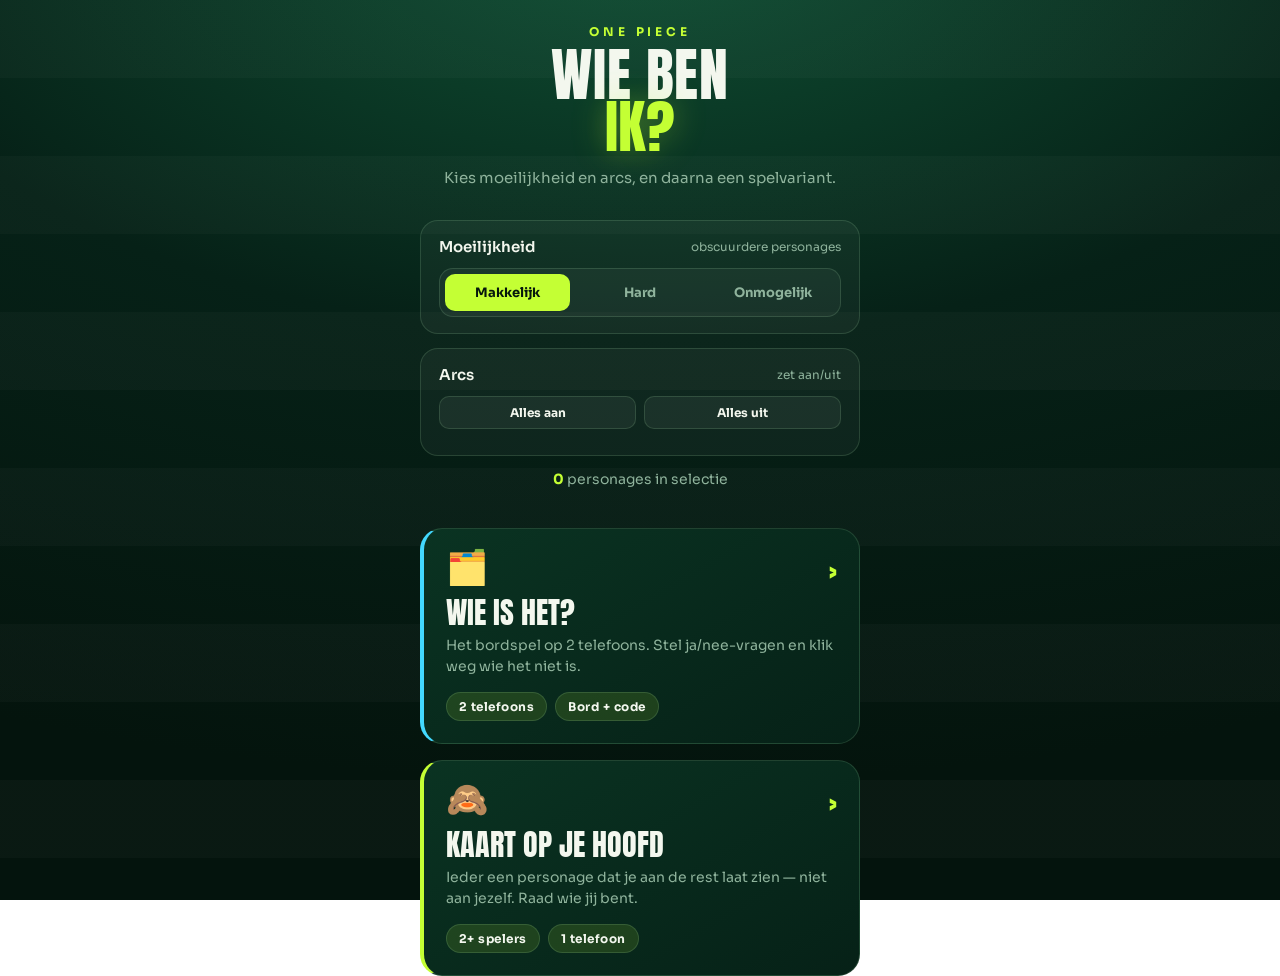
==== index.html @ 5d93855c "Add files via upload" ====
<!DOCTYPE html>
<html lang="nl">
<head>
<meta charset="UTF-8">
<meta name="viewport" content="width=device-width, initial-scale=1.0, maximum-scale=1.0, user-scalable=no">
<title>One Piece — Wie ben ik?</title>
<link rel="preconnect" href="https://fonts.googleapis.com">
<link rel="preconnect" href="https://fonts.gstatic.com" crossorigin>
<link href="https://fonts.googleapis.com/css2?family=Anton&family=Sora:wght@400;500;600;700;800&display=swap" rel="stylesheet">
<link rel="stylesheet" href="styles.css?v=4">
</head>
<body>

<div class="backbar" id="backbar"><button id="backBtn"><span class="arr">&lsaquo;</span> <span id="backLabel">Terug</span></button></div>

<div class="wrap" style="max-width:760px">

  <!-- KEUZE + FILTERS -->
  <section class="screen active narrow" id="choose">
    <div class="kicker">One Piece</div>
    <h1 style="font-size:clamp(38px,12vw,58px)">Wie ben<span class="imp">ik?</span></h1>
    <p class="sub">Kies moeilijkheid en arcs, en daarna een spelvariant.</p>

    <div class="filter-block">
      <div class="lab">Moeilijkheid <small>obscuurdere personages</small></div>
      <div class="seg" id="diffSeg">
        <button class="on" data-d="m">Makkelijk</button>
        <button data-d="h">Hard</button>
        <button data-d="o">Onmogelijk</button>
      </div>
    </div>

    <div class="filter-block">
      <div class="lab">Arcs <small>zet aan/uit</small></div>
      <div class="arc-tools">
        <button onclick="allArcs(true)">Alles aan</button>
        <button onclick="allArcs(false)">Alles uit</button>
      </div>
      <div class="arcs" id="arcs"></div>
    </div>

    <div class="pool-count" id="poolCount"><b>0</b> personages in selectie</div>
    <div id="filterErr" style="color:var(--red);text-align:center;min-height:18px;margin:-10px 0 14px;font-size:13px"></div>

    <div class="games">
      <a class="game-card accent-blue" onclick="goWieIsHet()" style="cursor:pointer">
        <span class="go">&rsaquo;</span><span class="emoji">🗂️</span>
        <h2>Wie is het?</h2>
        <p>Het bordspel op 2 telefoons. Stel ja/nee-vragen en klik weg wie het niet is.</p>
        <div class="meta"><span class="pill">2 telefoons</span><span class="pill">Bord + code</span></div>
      </a>
      <a class="game-card accent-lime" onclick="goKaart()" style="cursor:pointer">
        <span class="go">&rsaquo;</span><span class="emoji">🙈</span>
        <h2>Kaart op je hoofd</h2>
        <p>Ieder een personage dat je aan de rest laat zien — niet aan jezelf. Raad wie jij bent.</p>
        <div class="meta"><span class="pill">2+ spelers</span><span class="pill">1 telefoon</span></div>
      </a>
    </div>
  </section>

  <!-- WIE IS HET?: lobby -->
  <section class="screen narrow" id="v1lobby">
    <div class="kicker">Wie is het?</div>
    <h1 style="font-size:clamp(34px,10vw,50px)">Samen spelen</h1>
    <p class="sub">Eén speler start en deelt de code; de ander doet mee. <b>Let op:</b> kies bij allebei dezelfde moeilijkheid en arcs, anders verschilt het bord.</p>
    <div class="games">
      <a class="game-card accent-lime" onclick="remoteNew()" style="cursor:pointer">
        <span class="go">&rsaquo;</span><span class="emoji">🆕</span><h2>Nieuw spel</h2><p>Genereer een code en deel 'm.</p>
      </a>
      <a class="game-card accent-blue" onclick="go('v1join'); document.getElementById('gCodeInput').value=''; document.getElementById('gJoinErr').textContent=''" style="cursor:pointer">
        <span class="go">&rsaquo;</span><span class="emoji">🔑</span><h2>Meedoen</h2><p>Voer de code van de ander in.</p>
      </a>
    </div>
  </section>

  <section class="screen narrow" id="v1start">
    <div class="kicker">Nieuw spel</div>
    <h1 style="font-size:clamp(34px,10vw,50px)">Jouw code</h1>
    <p class="sub">Deel deze code met de andere speler (en zorg dat jullie dezelfde moeilijkheid + arcs hebben).</p>
    <div class="code-show" id="gCodeShow">-----</div>
    <button class="btn btn-go" onclick="enterFromShown()">Naar het bord →</button>
    <button class="btn btn-ghost" onclick="document.getElementById('gCodeShow').textContent=genCode(5)">🎲 Andere code</button>
  </section>

  <section class="screen narrow" id="v1join">
    <div class="kicker">Meedoen</div>
    <h1 style="font-size:clamp(34px,10vw,50px)">Code invoeren</h1>
    <p class="sub">Typ de code van de andere speler.</p>
    <input class="code-input" id="gCodeInput" maxlength="6" placeholder="CODE" autocomplete="off" autocapitalize="characters" spellcheck="false"
           oninput="this.value=this.value.toUpperCase().replace(/[^A-Z]/g,'')">
    <div id="gJoinErr" style="color:var(--red);text-align:center;min-height:20px;margin:4px 0 10px;font-size:13px"></div>
    <button class="btn btn-go" onclick="remoteJoin()">Meedoen →</button>
  </section>

  <!-- WIE IS HET?: bord -->
  <section class="screen" id="v1board">
    <div style="text-align:center;margin-bottom:6px"><span class="code-tag" id="boardCodeTag">CODE -----</span></div>
    <div class="pool-count" id="boardFilterNote" style="margin:2px 0 12px"></div>
    <div class="board-bar">
      <span class="count" id="boardCount">— over</span>
      <button class="mini" onclick="enterSelect()">🙋 Zelf kiezen</button>
      <button class="mini" onclick="randomSecret()">🎲 Willekeurig</button>
      <button class="mini" onclick="showSecret()">👁 Mijn kaart</button>
      <button class="mini" onclick="resetBoard()">↺ Reset</button>
    </div>
    <div class="select-hint" id="selectHint">🙋 Tik op het personage dat <b>JIJ</b> bent — de rest even niet kijken!</div>
    <div class="board" id="board"></div>
  </section>

  <!-- KAART OP JE HOOFD: setup -->
  <section class="screen narrow" id="v2setup">
    <div class="kicker">Kaart op je hoofd</div>
    <h1 style="font-size:clamp(34px,10vw,50px)">Spelers</h1>
    <p class="sub">Ieder laat zijn personage aan de rest zien — kijk niet naar je eigen kaart!</p>
    <div class="field">
      <div class="lab">Spelers <small>geef de telefoon door</small></div>
      <div class="stepper">
        <button onclick="bumpV2(-1)">–</button><span class="val" id="v2Val">5</span><button onclick="bumpV2(1)">+</button>
      </div>
    </div>
    <div id="v2err" style="color:var(--red);text-align:center;min-height:18px;margin:2px 0 12px;font-size:13px"></div>
    <button class="btn btn-go" onclick="startV2()">Start 🏴‍☠️</button>
  </section>

  <section class="screen narrow" id="v2pass">
    <div class="kicker">Laat zien</div>
    <div class="turn-name" id="v2passName">Speler 1</div>
    <div class="turn-hint">Houd de telefoon omhoog met het scherm naar de <b>rest</b> — kijk er zelf niet naar!</div>
    <button class="btn btn-go" onclick="showV2Card()">Toon mijn kaart aan de rest 🙈</button>
  </section>

  <section class="screen narrow" id="v2card">
    <div class="show-card">
      <div class="role-tag" id="v2cardWho">Speler 1</div>
      <div class="player" id="v2cardName">—</div>
      <div class="cat">De rest kijkt en onthoudt. Speler zelf: niet kijken!</div>
    </div>
    <button class="btn btn-go" style="margin-top:18px" onclick="nextV2()">Volgende speler →</button>
  </section>

  <section class="screen narrow" id="v2ask">
    <div class="kicker">Aftrap</div>
    <h1 style="font-size:clamp(34px,10vw,50px)">Vraag maar raak</h1>
    <p class="sub">Iedereen heeft nu elkaars personage gezien — behalve dat van zichzelf. Stel om de beurt ja/nee-vragen en raad welk One Piece-personage jij bent.</p>
    <button class="btn btn-go" onclick="buildV2Reveal(); go('v2reveal')">Onthul alle kaarten</button>
    <button class="btn btn-ghost" onclick="go('choose')">Stoppen</button>
  </section>

  <section class="screen narrow" id="v2reveal">
    <div class="kicker">Onthulling</div>
    <h1 style="font-size:clamp(34px,10vw,50px)">Wie was wie</h1>
    <div class="res-list" id="v2revealList"></div>
    <button class="btn btn-go" onclick="startV2()">Nieuw spel</button>
    <button class="btn btn-ghost" onclick="go('choose')">Andere variant</button>
  </section>

</div>

<!-- geheime-kaart overlay -->
<div class="overlay" id="secretOverlay" onclick="this.classList.remove('show')">
  <div class="inner">
    <div class="show-card">
      <div class="role-tag">Jouw geheime personage</div>
      <div class="player" id="secretName">—</div>
      <div class="cat">De tegenstander moet déze raden. Tik om te verbergen.</div>
    </div>
  </div>
</div>

<script src="data-onepiece.js?v=1"></script>
<script>
  /* ---------- filters ---------- */
  let diff='m';
  let arcSet=new Set(OP_ARCS);
  function curPool(){ return getOpPool(diff, arcSet); }
  function refreshCount(){
    const n=curPool().length, el=document.getElementById('poolCount');
    el.innerHTML=`<b>${n}</b> personages in selectie`;
    el.classList.toggle('low', n<12);
  }
  document.getElementById('arcs').innerHTML = OP_ARCS.map(a=>`<span class="arc-chip on" data-arc="${a}">${a}</span>`).join('');
  document.querySelectorAll('#arcs .arc-chip').forEach(ch=>{
    ch.addEventListener('click', ()=>{
      ch.classList.toggle('on'); const a=ch.dataset.arc;
      if(ch.classList.contains('on')) arcSet.add(a); else arcSet.delete(a);
      refreshCount();
    });
  });
  function allArcs(on){
    arcSet = on ? new Set(OP_ARCS) : new Set();
    document.querySelectorAll('#arcs .arc-chip').forEach(ch=>ch.classList.toggle('on', on));
    refreshCount();
  }
  document.getElementById('diffSeg').addEventListener('click',e=>{
    const b=e.target.closest('button'); if(!b) return;
    document.querySelectorAll('#diffSeg button').forEach(x=>x.classList.remove('on'));
    b.classList.add('on'); diff=b.dataset.d; refreshCount();
  });
  function filterNote(){
    const names={m:'Makkelijk',h:'Hard',o:'Onmogelijk'};
    return `${names[diff]} · arcs ${arcSet.size}/${OP_ARCS.length}`;
  }

  /* ---------- variant 1: Wie is het? ---------- */
  let BOARD=[], gameCode='', secret='', selectMode=false;
  function goWieIsHet(){
    if(curPool().length<12){ document.getElementById('filterErr').textContent='Te weinig personages (min. 12) — kies meer arcs of een hogere moeilijkheid.'; return; }
    document.getElementById('filterErr').textContent=''; go('v1lobby');
  }
  function remoteNew(){ document.getElementById('gCodeShow').textContent=genCode(5); go('v1start'); }
  function enterFromShown(){ buildBoard(document.getElementById('gCodeShow').textContent); go('v1board'); }
  function remoteJoin(){
    const v=document.getElementById('gCodeInput').value.trim();
    if(v.length<4){ document.getElementById('gJoinErr').textContent='Vul een geldige code in (min. 4 letters).'; return; }
    buildBoard(v); go('v1board');
  }
  function buildBoard(code){
    gameCode=String(code).toUpperCase().replace(/[^A-Z]/g,'');
    const pool=curPool(), n=Math.min(24, pool.length);
    BOARD=seededShuffle(pool, gameCode).slice(0, n);
    secret='';
    document.getElementById('boardCodeTag').textContent='CODE '+gameCode;
    document.getElementById('boardFilterNote').textContent=filterNote();
    document.getElementById('board').innerHTML=BOARD.map((nm,i)=>`
      <div class="guess-card" data-i="${i}">
        <div class="avatar" style="background:hsl(${strHash(nm)%360} 45% 26%)">
          <span class="ini">${initials(nm)}</span>
          <img src="images/${slug(nm)}.jpg" alt="" loading="lazy" onerror="this.remove()">
        </div>
        <span class="nm">${nm}</span>
      </div>`).join('');
    document.querySelectorAll('#board .guess-card').forEach(el=>el.addEventListener('click',()=>cardClick(el)));
    updateCount();
  }
  function cardClick(el){
    if(selectMode){ secret=BOARD[+el.dataset.i]; selectMode=false; document.getElementById('selectHint').classList.remove('show'); showSecret(); }
    else { el.classList.toggle('out'); updateCount(); }
  }
  function updateCount(){
    const left=document.querySelectorAll('#board .guess-card:not(.out)').length;
    document.getElementById('boardCount').textContent=`${left} over`;
  }
  function resetBoard(){ document.querySelectorAll('#board .guess-card').forEach(c=>c.classList.remove('out')); updateCount(); }
  function enterSelect(){ selectMode=true; document.getElementById('selectHint').classList.add('show'); window.scrollTo({top:0,behavior:'smooth'}); }
  function randomSecret(){ secret=BOARD[(Math.random()*BOARD.length)|0]; showSecret(); }
  function showSecret(){ if(!secret){ enterSelect(); return; } document.getElementById('secretName').textContent=secret; document.getElementById('secretOverlay').classList.add('show'); }

  /* ---------- variant 2: kaart op je hoofd ---------- */
  let cfg2={players:5}; let s2={cards:[],idx:0};
  function bumpV2(d){ cfg2.players=Math.min(12,Math.max(2,cfg2.players+d)); document.getElementById('v2Val').textContent=cfg2.players; document.getElementById('v2err').textContent=''; }
  function goKaart(){ document.getElementById('filterErr').textContent=''; go('v2setup'); }
  function startV2(){
    const pool=curPool();
    if(pool.length<cfg2.players){ document.getElementById('v2err').textContent=`Te weinig personages (${pool.length}) voor ${cfg2.players} spelers — kies meer arcs of hogere moeilijkheid.`; return; }
    s2.cards=shuffle(pool).slice(0,cfg2.players); s2.idx=0; prepV2Pass();
  }
  function prepV2Pass(){ document.getElementById('v2passName').textContent=`Speler ${s2.idx+1}`; go('v2pass'); }
  function showV2Card(){ document.getElementById('v2cardWho').textContent=`Speler ${s2.idx+1}`; document.getElementById('v2cardName').textContent=s2.cards[s2.idx]; go('v2card'); }
  function nextV2(){ s2.idx++; if(s2.idx<s2.cards.length){ prepV2Pass(); } else { go('v2ask'); } }
  function buildV2Reveal(){ document.getElementById('v2revealList').innerHTML=s2.cards.map((n,i)=>`<div class="row"><span class="num">${i+1}</span><span class="nm">${n}</span></div>`).join(''); }

  /* ---------- navigatie ---------- */
  const BACK={ v1lobby:'choose', v1start:'v1lobby', v1join:'v1lobby', v1board:'v1lobby', v2setup:'choose', v2pass:'choose', v2card:'v2pass', v2ask:'choose', v2reveal:'choose' };
  let currentScreen='choose';
  function go(id){
    document.querySelectorAll('.screen').forEach(s=>s.classList.remove('active'));
    document.getElementById(id).classList.add('active');
    currentScreen=id;
    document.getElementById('backbar').classList.toggle('show', id!=='choose'); // geen terug-knop op de homepage
    window.scrollTo(0,0);
  }
  document.getElementById('backBtn').addEventListener('click', ()=>{ go(BACK[currentScreen]||'choose'); });

  refreshCount();
</script>
</body>
</html>
---- styles.css ----
/* =====================================================================
   Gedeeld thema voor alle voetbalspellen (homepage + spelpagina's).
   ===================================================================== */
:root{
  --pitch-0:#04140d;
  --pitch-1:#062117;
  --pitch-2:#0a3322;
  --line:rgba(190,255,190,.14);
  --lime:#c4ff34;
  --lime-deep:#9be000;
  --red:#ff4d5e;
  --blue:#43d9ff;
  --cream:#f3f7ee;
  --muted:#8fb39c;
  --ring:rgba(196,255,52,.55);
}
*{box-sizing:border-box;-webkit-tap-highlight-color:transparent;margin:0;padding:0}
html,body{height:100%}
body{
  font-family:'Sora',system-ui,sans-serif;
  color:var(--cream);
  background:
    repeating-linear-gradient(180deg, rgba(255,255,255,.022) 0 78px, transparent 78px 156px),
    radial-gradient(130% 95% at 50% -8%, #0f5034 0%, var(--pitch-1) 48%, var(--pitch-0) 100%);
  background-attachment:fixed;
  min-height:100dvh;overflow-x:hidden;
  display:flex;flex-direction:column;align-items:center;justify-content:flex-start;
  padding:24px 18px;position:relative;
}
.wrap{position:relative;z-index:2;width:100%;max-width:440px;margin:auto 0}

.screen{display:none;animation:rise .45s cubic-bezier(.2,.8,.2,1) both}
.screen.active{display:block}
@keyframes rise{from{opacity:0;transform:translateY(18px)}to{opacity:1;transform:none}}

.kicker{font-size:12px;letter-spacing:.32em;text-transform:uppercase;color:var(--lime);
  font-weight:700;margin-bottom:10px;text-align:center;}
h1{font-family:'Anton',sans-serif;font-weight:400;line-height:.9;
  font-size:clamp(46px,16vw,76px);text-align:center;text-transform:uppercase;letter-spacing:.01em;}
h1 .imp{color:var(--lime);display:block;text-shadow:0 0 32px rgba(196,255,52,.35)}
.sub{text-align:center;color:var(--muted);margin:14px 0 30px;font-size:15px;line-height:1.5}

/* fields + steppers + segmented controls */
.field{background:rgba(255,255,255,.04);border:1px solid var(--line);border-radius:18px;
  padding:18px 20px;margin-bottom:14px;display:flex;align-items:center;justify-content:space-between}
.field .lab{font-weight:600;font-size:15px}
.field .lab small{display:block;color:var(--muted);font-weight:400;font-size:12px;margin-top:3px}
.stepper{display:flex;align-items:center;gap:14px}
.stepper button{width:42px;height:42px;border-radius:50%;border:1px solid var(--line);
  background:rgba(255,255,255,.05);color:var(--cream);font-size:22px;font-weight:700;
  display:grid;place-items:center;cursor:pointer;transition:.15s;font-family:'Anton'}
.stepper button:active{transform:scale(.88)}
.stepper button:hover{border-color:var(--ring)}
.stepper .val{font-family:'Anton';font-size:30px;min-width:34px;text-align:center;color:var(--lime)}
.seg{display:flex;gap:8px;background:rgba(255,255,255,.04);border:1px solid var(--line);
  border-radius:14px;padding:5px}
.seg button{flex:1;border:none;background:transparent;color:var(--muted);padding:10px;border-radius:10px;
  font-family:'Sora';font-weight:700;font-size:13px;cursor:pointer;transition:.15s}
.seg button.on{background:var(--lime);color:#06170d}

/* buttons */
.btn{width:100%;border:none;border-radius:50px;padding:19px;cursor:pointer;
  font-family:'Sora';font-weight:800;font-size:17px;letter-spacing:.01em;transition:.18s;
  display:flex;align-items:center;justify-content:center;gap:10px;}
.btn-go{background:var(--lime);color:#06170d;box-shadow:0 12px 30px -8px rgba(196,255,52,.5)}
.btn-go:active{transform:translateY(2px) scale(.99)}
.btn-ghost{background:rgba(255,255,255,.06);color:var(--cream);border:1px solid var(--line);font-weight:600}
.btn-ghost:active{transform:scale(.98)}
.btn + .btn{margin-top:12px}

/* fixed back / home button used across pages */
.backbar{position:fixed;top:16px;left:16px;z-index:20;display:none}
.backbar.show{display:block}
.backbar a,.backbar button{display:flex;align-items:center;gap:7px;text-decoration:none;
  background:rgba(8,28,18,.7);backdrop-filter:blur(8px);border:1px solid var(--line);color:var(--cream);
  padding:10px 16px 10px 12px;border-radius:40px;cursor:pointer;
  font-family:'Sora';font-weight:600;font-size:13px;transition:.15s}
.backbar a:active,.backbar button:active{transform:scale(.94)}
.backbar a:hover,.backbar button:hover{border-color:var(--ring)}
.backbar .arr{font-family:'Anton';font-size:18px;line-height:1}

/* =================== HOMEPAGE =================== */
.wrap.home{max-width:1060px;margin-top:6vh}  /* <- titel hoger? maak dit kleiner (bv. 2vh of 0) */
.home h1{font-size:clamp(38px,6vw,58px)}
.home-head{text-align:center;margin-bottom:8px}
.home-sub{text-align:center;color:var(--muted);margin:10px 0 26px;font-size:15px}
.games{display:grid;grid-template-columns:repeat(auto-fit,minmax(250px,1fr));gap:16px;align-items:stretch}
.game-card{display:flex;flex-direction:column;text-decoration:none;color:var(--cream);position:relative;overflow:hidden;
  background:linear-gradient(150deg, var(--pitch-2), var(--pitch-1));
  border:1px solid var(--line);border-radius:22px;padding:22px 22px;transition:.18s}
.game-card:hover{border-color:var(--ring);transform:translateY(-2px)}
.game-card:active{transform:scale(.99)}
.game-card .emoji{font-size:34px;line-height:1;margin-bottom:14px;display:block}
.game-card h2{font-family:'Anton';font-weight:400;text-transform:uppercase;font-size:30px;line-height:.95}
.game-card p{color:var(--muted);font-size:14px;margin-top:8px;line-height:1.45}
.game-card .meta{display:flex;gap:8px;margin-top:auto;padding-top:16px;flex-wrap:wrap}
.game-card .pill{font-size:12px;font-weight:700;letter-spacing:.04em;padding:6px 12px;border-radius:30px;
  background:rgba(196,255,52,.12);border:1px solid var(--line);color:var(--cream)}
.game-card .go{position:absolute;top:22px;right:22px;font-family:'Anton';font-size:26px;color:var(--lime);
  transition:.18s}
.game-card:hover .go{transform:translateX(4px)}
.game-card.accent-lime{border-left:4px solid var(--lime)}
.game-card.accent-blue{border-left:4px solid var(--blue)}
.game-card.soon{opacity:.55;pointer-events:none}
.game-card.soon .go{color:var(--muted)}

/* =================== IMPOSTER =================== */
.turn-name{font-family:'Anton';font-size:clamp(40px,13vw,60px);text-align:center;text-transform:uppercase;margin-bottom:4px}
.turn-hint{text-align:center;color:var(--muted);margin-bottom:30px;font-size:14px}
.card{position:relative;border-radius:26px;padding:42px 26px;text-align:center;
  border:1px solid var(--line);overflow:hidden;min-height:300px;
  display:flex;flex-direction:column;align-items:center;justify-content:center;
  background:linear-gradient(160deg, var(--pitch-2), var(--pitch-1));}
.card .role-tag{font-size:12px;letter-spacing:.3em;text-transform:uppercase;color:var(--muted);font-weight:700;margin-bottom:18px}
.card .player{font-family:'Anton';font-size:clamp(34px,11vw,52px);line-height:1;text-transform:uppercase}
.card .cat{margin-top:16px;color:var(--muted);font-size:13px}
.card.imposter{background:linear-gradient(160deg,#2a0c12,#160407);border-color:rgba(255,77,94,.4)}
.card.imposter .big{font-family:'Anton';font-size:clamp(46px,15vw,68px);color:var(--red);line-height:.95;
  text-shadow:0 0 30px rgba(255,77,94,.4)}
.card.imposter .tip{margin-top:18px;color:#ffb3bb;font-size:13px;line-height:1.5;max-width:260px}
.card.imposter .hints{display:flex;flex-wrap:wrap;gap:8px;justify-content:center;margin-top:14px;max-width:300px}
.card.imposter .hchip{background:rgba(255,77,94,.16);border:1px solid rgba(255,77,94,.4);
  color:#ffd2d7;padding:8px 14px;border-radius:30px;font-size:14px;font-weight:700;letter-spacing:.01em}
.card .jersey{position:absolute;font-family:'Anton';font-size:200px;color:rgba(255,255,255,.025);
  top:50%;left:50%;transform:translate(-50%,-50%);z-index:0;pointer-events:none}
.card > *{position:relative;z-index:1}
.tap-hint{text-align:center;color:var(--muted);font-size:13px;margin-top:22px;animation:pulse 1.6s ease-in-out infinite}
@keyframes pulse{0%,100%{opacity:.4}50%{opacity:1}}
.timer{font-family:'Anton';font-size:64px;text-align:center;color:var(--lime);letter-spacing:.04em;margin:6px 0 4px}
.order{background:rgba(255,255,255,.04);border:1px solid var(--line);border-radius:18px;padding:16px 18px;margin-bottom:24px}
.order .ttl{font-size:12px;letter-spacing:.2em;text-transform:uppercase;color:var(--muted);margin-bottom:12px;font-weight:700}
.order ul{list-style:none;display:flex;flex-wrap:wrap;gap:8px}
.order li{background:rgba(196,255,52,.1);border:1px solid var(--line);color:var(--cream);
  padding:7px 13px;border-radius:30px;font-size:13px;font-weight:600}
.reveal-list{display:flex;flex-direction:column;gap:10px;margin:22px 0 26px}
.reveal-list .row{display:flex;align-items:center;gap:14px;background:rgba(255,255,255,.04);
  border:1px solid var(--line);border-radius:16px;padding:14px 18px}
.reveal-list .row.imp{background:rgba(255,77,94,.1);border-color:rgba(255,77,94,.35)}
.reveal-list .num{font-family:'Anton';font-size:24px;width:30px;color:var(--muted)}
.reveal-list .who{font-weight:700;flex:1}
.reveal-list .badge{font-size:11px;letter-spacing:.14em;text-transform:uppercase;font-weight:800;
  padding:5px 11px;border-radius:30px}
.badge.crew{background:rgba(196,255,52,.18);color:var(--lime)}
.badge.imp{background:rgba(255,77,94,.2);color:var(--red)}
.answer{text-align:center;background:rgba(196,255,52,.08);border:1px solid var(--line);
  border-radius:18px;padding:20px;margin-bottom:24px}
.answer small{color:var(--muted);font-size:12px;letter-spacing:.2em;text-transform:uppercase;font-weight:700}
.answer .p{font-family:'Anton';font-size:34px;text-transform:uppercase;margin-top:8px}

/* =================== WIE BEN IK? (2 varianten) =================== */
/* houd smalle schermen netjes gecentreerd binnen een brede .wrap */
.narrow{max-width:440px;margin-inline:auto}

/* ---- Variant 1: Wie is het? (bord) ---- */
.code-show{font-family:'Anton';font-size:clamp(48px,16vw,72px);letter-spacing:.2em;color:var(--lime);
  text-align:center;margin:6px 0 22px;text-shadow:0 0 30px rgba(196,255,52,.3)}
.code-input{width:100%;text-align:center;font-family:'Anton';font-size:46px;letter-spacing:.3em;
  text-transform:uppercase;background:rgba(255,255,255,.05);border:1px solid var(--line);
  color:var(--cream);border-radius:16px;padding:18px;outline:none;margin-bottom:6px}
.code-input:focus{border-color:var(--ring)}
.code-tag{display:inline-block;font-family:'Anton';font-size:15px;letter-spacing:.16em;color:var(--lime);
  background:rgba(196,255,52,.1);border:1px solid var(--line);padding:6px 14px;border-radius:30px}
.board-bar{display:flex;align-items:center;gap:10px;margin-bottom:16px;flex-wrap:wrap;justify-content:center}
.board-bar .count{font-family:'Anton';font-size:20px;color:var(--lime)}
.mini{border:1px solid var(--line);background:rgba(255,255,255,.05);color:var(--cream);
  border-radius:30px;padding:10px 16px;font-family:'Sora';font-weight:700;font-size:13px;cursor:pointer;transition:.15s}
.mini:hover{border-color:var(--ring)}
.mini:active{transform:scale(.95)}
.board{display:grid;grid-template-columns:repeat(6,1fr);gap:8px}
@media (max-width:560px){ .board{grid-template-columns:repeat(3,1fr)} }
.select-hint{display:none;background:rgba(67,217,255,.14);border:1px solid rgba(67,217,255,.4);
  color:#bfeeff;border-radius:14px;padding:12px 16px;margin-bottom:14px;text-align:center;font-weight:700;font-size:14px}
.select-hint.show{display:block}
.guess-card{position:relative;aspect-ratio:3/4;border-radius:12px;cursor:pointer;overflow:hidden;
  border:1px solid var(--line);background:linear-gradient(160deg,var(--pitch-2),var(--pitch-1));
  display:flex;flex-direction:column;align-items:center;justify-content:center;padding:8px 6px;text-align:center;
  transition:.15s;user-select:none}
.guess-card:hover{border-color:var(--ring)}
.guess-card .avatar{position:relative;width:52px;height:52px;border-radius:50%;overflow:hidden;margin-bottom:7px;
  display:flex;align-items:center;justify-content:center;border:1px solid rgba(255,255,255,.14)}
.guess-card .avatar .ini{font-family:'Anton';font-size:19px;color:var(--cream);letter-spacing:.02em}
.guess-card .avatar img{position:absolute;inset:0;width:100%;height:100%;object-fit:cover}
.guess-card .nm{font-size:11px;font-weight:700;line-height:1.15}
.guess-card.out{opacity:.32;filter:grayscale(.7)}
.guess-card.out::after{content:"✕";position:absolute;inset:0;display:flex;align-items:center;justify-content:center;
  font-family:'Anton';font-size:44px;color:var(--red)}

/* ---- shared big show-card (variant 2 + secret reveal) ---- */
.show-card{position:relative;border-radius:26px;padding:48px 26px;text-align:center;border:1px solid var(--line);
  min-height:300px;display:flex;flex-direction:column;align-items:center;justify-content:center;
  background:linear-gradient(160deg,var(--pitch-2),var(--pitch-1))}
.show-card .role-tag{font-size:12px;letter-spacing:.3em;text-transform:uppercase;color:var(--muted);font-weight:700;margin-bottom:18px}
.show-card .player{font-family:'Anton';font-size:clamp(34px,11vw,52px);line-height:1;text-transform:uppercase}
.show-card .cat{margin-top:16px;color:var(--muted);font-size:13px;max-width:280px}

/* ---- secret reveal overlay (variant 1) ---- */
.overlay{position:fixed;inset:0;z-index:40;display:none;align-items:center;justify-content:center;padding:24px;
  background:rgba(4,20,13,.95)}
.overlay.show{display:flex}
.overlay .inner{text-align:center;max-width:420px;width:100%}

/* ---- variant 2 reveal list ---- */
.res-list{display:flex;flex-direction:column;gap:8px;margin:18px 0 26px;max-height:52vh;overflow:auto}
.res-list .row{display:flex;align-items:center;gap:12px;background:rgba(255,255,255,.04);
  border:1px solid var(--line);border-radius:14px;padding:12px 16px}
.res-list .num{font-family:'Anton';font-size:22px;width:30px;color:var(--muted)}
.res-list .nm{flex:1;font-weight:700}

/* =================== VOETBAL GRID =================== */
.grid-top{display:flex;align-items:center;justify-content:space-between;gap:12px;margin-bottom:16px;flex-wrap:wrap}
.turn-pill{display:flex;align-items:center;gap:10px;font-weight:800;font-size:15px}
.turn-dot{width:18px;height:18px;border-radius:50%}
.p1{color:var(--lime)} .p2{color:var(--blue)}
.bg1{background:var(--lime)} .bg2{background:var(--blue)}
.score-line{display:flex;gap:14px;justify-content:center;margin-bottom:18px;font-weight:700;font-size:14px}
.score-line .s1{color:var(--lime)} .score-line .s2{color:var(--blue)}

.grid{display:grid;grid-template-columns:minmax(62px,.72fr) repeat(3,1fr);gap:7px}
.gcell{aspect-ratio:1;border-radius:12px;border:1px solid var(--line);display:flex;flex-direction:column;
  align-items:center;justify-content:center;text-align:center;padding:6px;overflow:hidden;
  background:linear-gradient(160deg,var(--pitch-2),var(--pitch-1))}
.ghead{background:rgba(255,255,255,.05);font-weight:800;line-height:1.1}
.ghead.club{font-size:12px}
.ghead.country{font-size:12px}
.ghead .flag{font-size:26px;display:block;margin-bottom:4px}
.flagimg{width:38px;height:auto;border-radius:3px;display:block;margin:0 auto 5px;box-shadow:0 1px 5px rgba(0,0,0,.45)}
.clubdot{width:20px;height:20px;border-radius:50%;display:block;margin:0 auto 6px;box-shadow:0 0 0 2px rgba(255,255,255,.15)}
.gcorner{background:transparent;border:none;display:flex;flex-direction:column;align-items:flex-start;justify-content:center}
.gcorner .t{font-family:'Anton';font-size:16px;line-height:.9;color:var(--lime);text-transform:uppercase}
.gcorner .s{font-size:9px;color:var(--muted);margin-top:3px;letter-spacing:.1em}

.play{cursor:pointer;transition:.12s;position:relative}
.play:hover{border-color:var(--ring)}
.play:active{transform:scale(.97)}
.play .nm{font-size:11px;font-weight:700;line-height:1.15;word-break:break-word}
.play.f1{background:rgba(196,255,52,.18);border:2px solid var(--lime)}
.play.f2{background:rgba(67,217,255,.18);border:2px solid var(--blue)}
.play.win{box-shadow:0 0 0 3px var(--cream) inset;filter:brightness(1.12)}
.play .who{position:absolute;top:5px;right:7px;font-family:'Anton';font-size:13px}
.play.f1 .who{color:var(--lime)} .play.f2 .who{color:var(--blue)}

/* modal (cel invullen + winnaar) */
.modal{position:fixed;inset:0;z-index:45;display:flex;align-items:center;justify-content:center;padding:24px;
  background:rgba(4,20,13,.92)}
.modal[hidden]{display:none}
.modal .box{width:100%;max-width:380px;background:linear-gradient(160deg,var(--pitch-2),var(--pitch-1));
  border:1px solid var(--line);border-radius:22px;padding:26px;text-align:center}
.modal .box h3{font-family:'Anton';font-weight:400;text-transform:uppercase;font-size:24px;line-height:1;margin-bottom:6px}
.modal .box .vs{color:var(--muted);font-size:13px;margin-bottom:18px}
.modal .box input{width:100%;background:rgba(255,255,255,.05);border:1px solid var(--line);color:var(--cream);
  border-radius:14px;padding:14px;font-family:'Sora';font-size:15px;outline:none;margin-bottom:14px}
.modal .box input:focus{border-color:var(--ring)}
.win-name{font-family:'Anton';font-size:54px;line-height:1}

/* =================== ONE PIECE filters =================== */
.filter-block{background:rgba(255,255,255,.04);border:1px solid var(--line);border-radius:18px;padding:16px 18px;margin-bottom:14px}
.filter-block .lab{font-weight:600;font-size:15px;margin-bottom:12px;display:flex;justify-content:space-between;align-items:center}
.filter-block .lab small{color:var(--muted);font-weight:400;font-size:12px}
.arc-tools{display:flex;gap:8px;margin-bottom:10px}
.arc-tools button{flex:1;border:1px solid var(--line);background:rgba(255,255,255,.05);color:var(--cream);
  border-radius:10px;padding:8px;font-family:'Sora';font-weight:700;font-size:12px;cursor:pointer}
.arc-tools button:active{transform:scale(.97)}
.arcs{display:flex;flex-wrap:wrap;gap:8px}
.arc-chip{border:1px solid var(--line);background:rgba(255,255,255,.04);color:var(--muted);
  border-radius:30px;padding:8px 13px;font-size:12px;font-weight:700;cursor:pointer;transition:.15s;user-select:none}
.arc-chip.on{background:rgba(67,217,255,.16);border-color:var(--blue);color:var(--cream)}
.pool-count{text-align:center;color:var(--muted);font-size:14px;margin:4px 0 18px}
.pool-count b{color:var(--lime)}
.pool-count.low b{color:var(--red)}
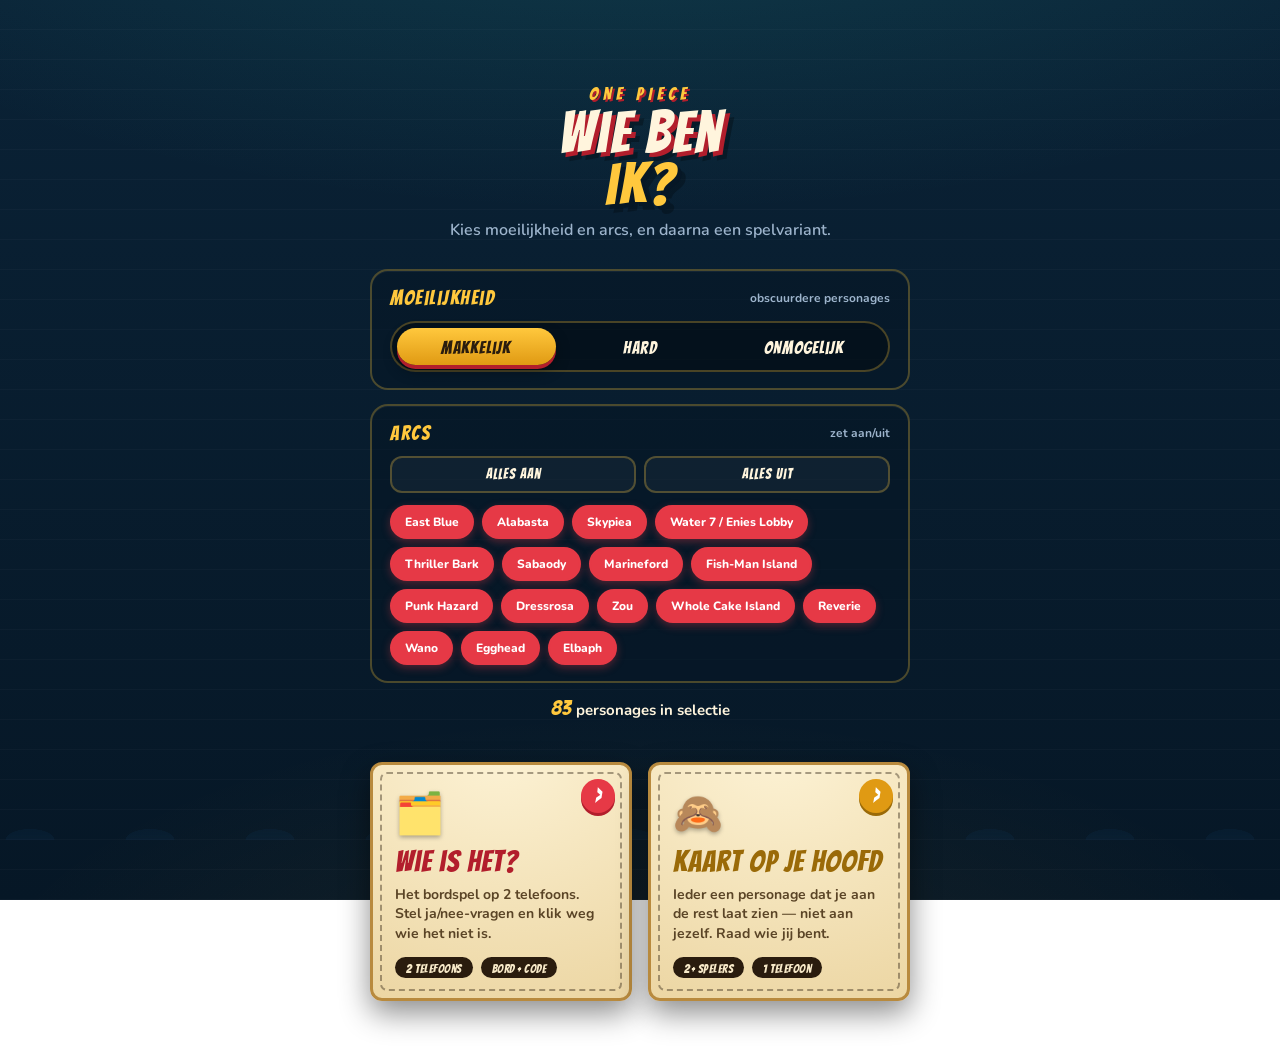
==== commit dd4f8e08: "Add files via upload" ====
--- a/index.html
+++ b/index.html
@@ -6,8 +6,8 @@
 <title>One Piece — Wie ben ik?</title>
 <link rel="preconnect" href="https://fonts.googleapis.com">
 <link rel="preconnect" href="https://fonts.gstatic.com" crossorigin>
-<link href="https://fonts.googleapis.com/css2?family=Anton&family=Sora:wght@400;500;600;700;800&display=swap" rel="stylesheet">
-<link rel="stylesheet" href="styles.css?v=4">
+<link href="https://fonts.googleapis.com/css2?family=Bangers&family=Nunito:wght@400;600;700;800;900&display=swap" rel="stylesheet">
+<link rel="stylesheet" href="styles.css?v=5">
 </head>
 <body>
 
@@ -167,7 +167,7 @@
   </div>
 </div>
 
-<script src="data-onepiece.js?v=1"></script>
+<script src="data-onepiece.js?v=3"></script>
 <script>
   /* ---------- filters ---------- */
   let diff='m';
--- a/styles.css
+++ b/styles.css
@@ -1,269 +1,270 @@
 /* =====================================================================
-   Gedeeld thema voor alle voetbalspellen (homepage + spelpagina's).
+   One Piece — piraten/schatkaart-thema (standalone)
+   Class-namen identiek aan de voetbalversie, alleen de look is anders.
    ===================================================================== */
+
 :root{
-  --pitch-0:#04140d;
-  --pitch-1:#062117;
-  --pitch-2:#0a3322;
-  --line:rgba(190,255,190,.14);
-  --lime:#c4ff34;
-  --lime-deep:#9be000;
-  --red:#ff4d5e;
-  --blue:#43d9ff;
-  --cream:#f3f7ee;
-  --muted:#8fb39c;
-  --ring:rgba(196,255,52,.55);
-}
-*{box-sizing:border-box;-webkit-tap-highlight-color:transparent;margin:0;padding:0}
-html,body{height:100%}
+  --sea-0:#061726;      /* diepste zee */
+  --sea-1:#0a2236;
+  --sea-2:#103352;
+  --gold:#ffc83d;
+  --gold-deep:#e09a13;
+  --red:#e63946;
+  --red-deep:#b21e2c;
+  --teal:#2ec4b6;
+  --parch:#f7e9c8;      /* perkament */
+  --parch-2:#ecd6a3;
+  --ink:#2a1c0e;        /* donkere inkt op perkament */
+  --cream:#fff5dd;
+  --muted:#9db4cc;
+  --line:rgba(255,200,61,.28);
+}
+
+*{box-sizing:border-box;margin:0;padding:0;-webkit-tap-highlight-color:transparent}
+
 body{
-  font-family:'Sora',system-ui,sans-serif;
+  font-family:'Nunito',system-ui,sans-serif;
   color:var(--cream);
+  min-height:100vh;
+  display:flex;
+  flex-direction:column;
+  justify-content:flex-start;
   background:
-    repeating-linear-gradient(180deg, rgba(255,255,255,.022) 0 78px, transparent 78px 156px),
-    radial-gradient(130% 95% at 50% -8%, #0f5034 0%, var(--pitch-1) 48%, var(--pitch-0) 100%);
+    radial-gradient(130% 70% at 50% -15%, rgba(46,196,182,.16), transparent 55%),
+    radial-gradient(90% 60% at 50% 115%, rgba(255,200,61,.07), transparent 60%),
+    repeating-linear-gradient(0deg, rgba(255,255,255,.025) 0 1px, transparent 1px 30px),
+    linear-gradient(180deg, var(--sea-1) 0%, var(--sea-0) 100%);
   background-attachment:fixed;
-  min-height:100dvh;overflow-x:hidden;
-  display:flex;flex-direction:column;align-items:center;justify-content:flex-start;
-  padding:24px 18px;position:relative;
-}
-.wrap{position:relative;z-index:2;width:100%;max-width:440px;margin:auto 0}
-
-.screen{display:none;animation:rise .45s cubic-bezier(.2,.8,.2,1) both}
+  -webkit-font-smoothing:antialiased;
+}
+
+/* zachte golf onderaan */
+body::after{
+  content:"";position:fixed;left:0;right:0;bottom:0;height:120px;pointer-events:none;z-index:0;
+  background:
+    radial-gradient(40px 18px at 30px 60px, var(--sea-2) 60%, transparent 62%),
+    radial-gradient(40px 18px at 90px 80px, var(--sea-2) 60%, transparent 62%);
+  background-size:120px 60px;background-repeat:repeat-x;opacity:.5;
+  -webkit-mask-image:linear-gradient(180deg,transparent,#000);mask-image:linear-gradient(180deg,transparent,#000);
+}
+
+.wrap{width:100%;max-width:760px;margin:auto auto;padding:84px 20px 56px;position:relative;z-index:1}
+
+/* ---------- backbar ---------- */
+.backbar{position:fixed;top:0;left:0;right:0;z-index:30;padding:14px 16px;display:none}
+.backbar.show{display:block}
+.backbar button{
+  background:rgba(6,23,38,.7);border:2px solid var(--line);color:var(--gold);
+  font-family:'Bangers',cursive;letter-spacing:1.5px;font-size:18px;
+  padding:8px 16px 6px;border-radius:30px;cursor:pointer;backdrop-filter:blur(6px);
+  display:inline-flex;align-items:center;gap:6px;transition:.15s;
+}
+.backbar button:hover{background:var(--sea-2);transform:translateX(-2px)}
+.backbar .arr{font-size:24px;line-height:1;margin-top:-3px}
+
+/* ---------- screens ---------- */
+.screen{display:none;animation:rise .25s ease}
 .screen.active{display:block}
-@keyframes rise{from{opacity:0;transform:translateY(18px)}to{opacity:1;transform:none}}
-
-.kicker{font-size:12px;letter-spacing:.32em;text-transform:uppercase;color:var(--lime);
-  font-weight:700;margin-bottom:10px;text-align:center;}
-h1{font-family:'Anton',sans-serif;font-weight:400;line-height:.9;
-  font-size:clamp(46px,16vw,76px);text-align:center;text-transform:uppercase;letter-spacing:.01em;}
-h1 .imp{color:var(--lime);display:block;text-shadow:0 0 32px rgba(196,255,52,.35)}
-.sub{text-align:center;color:var(--muted);margin:14px 0 30px;font-size:15px;line-height:1.5}
-
-/* fields + steppers + segmented controls */
-.field{background:rgba(255,255,255,.04);border:1px solid var(--line);border-radius:18px;
-  padding:18px 20px;margin-bottom:14px;display:flex;align-items:center;justify-content:space-between}
-.field .lab{font-weight:600;font-size:15px}
-.field .lab small{display:block;color:var(--muted);font-weight:400;font-size:12px;margin-top:3px}
-.stepper{display:flex;align-items:center;gap:14px}
-.stepper button{width:42px;height:42px;border-radius:50%;border:1px solid var(--line);
-  background:rgba(255,255,255,.05);color:var(--cream);font-size:22px;font-weight:700;
-  display:grid;place-items:center;cursor:pointer;transition:.15s;font-family:'Anton'}
-.stepper button:active{transform:scale(.88)}
-.stepper button:hover{border-color:var(--ring)}
-.stepper .val{font-family:'Anton';font-size:30px;min-width:34px;text-align:center;color:var(--lime)}
-.seg{display:flex;gap:8px;background:rgba(255,255,255,.04);border:1px solid var(--line);
-  border-radius:14px;padding:5px}
-.seg button{flex:1;border:none;background:transparent;color:var(--muted);padding:10px;border-radius:10px;
-  font-family:'Sora';font-weight:700;font-size:13px;cursor:pointer;transition:.15s}
-.seg button.on{background:var(--lime);color:#06170d}
-
-/* buttons */
-.btn{width:100%;border:none;border-radius:50px;padding:19px;cursor:pointer;
-  font-family:'Sora';font-weight:800;font-size:17px;letter-spacing:.01em;transition:.18s;
-  display:flex;align-items:center;justify-content:center;gap:10px;}
-.btn-go{background:var(--lime);color:#06170d;box-shadow:0 12px 30px -8px rgba(196,255,52,.5)}
-.btn-go:active{transform:translateY(2px) scale(.99)}
-.btn-ghost{background:rgba(255,255,255,.06);color:var(--cream);border:1px solid var(--line);font-weight:600}
-.btn-ghost:active{transform:scale(.98)}
-.btn + .btn{margin-top:12px}
-
-/* fixed back / home button used across pages */
-.backbar{position:fixed;top:16px;left:16px;z-index:20;display:none}
-.backbar.show{display:block}
-.backbar a,.backbar button{display:flex;align-items:center;gap:7px;text-decoration:none;
-  background:rgba(8,28,18,.7);backdrop-filter:blur(8px);border:1px solid var(--line);color:var(--cream);
-  padding:10px 16px 10px 12px;border-radius:40px;cursor:pointer;
-  font-family:'Sora';font-weight:600;font-size:13px;transition:.15s}
-.backbar a:active,.backbar button:active{transform:scale(.94)}
-.backbar a:hover,.backbar button:hover{border-color:var(--ring)}
-.backbar .arr{font-family:'Anton';font-size:18px;line-height:1}
-
-/* =================== HOMEPAGE =================== */
-.wrap.home{max-width:1060px;margin-top:6vh}  /* <- titel hoger? maak dit kleiner (bv. 2vh of 0) */
-.home h1{font-size:clamp(38px,6vw,58px)}
-.home-head{text-align:center;margin-bottom:8px}
-.home-sub{text-align:center;color:var(--muted);margin:10px 0 26px;font-size:15px}
-.games{display:grid;grid-template-columns:repeat(auto-fit,minmax(250px,1fr));gap:16px;align-items:stretch}
-.game-card{display:flex;flex-direction:column;text-decoration:none;color:var(--cream);position:relative;overflow:hidden;
-  background:linear-gradient(150deg, var(--pitch-2), var(--pitch-1));
-  border:1px solid var(--line);border-radius:22px;padding:22px 22px;transition:.18s}
-.game-card:hover{border-color:var(--ring);transform:translateY(-2px)}
-.game-card:active{transform:scale(.99)}
-.game-card .emoji{font-size:34px;line-height:1;margin-bottom:14px;display:block}
-.game-card h2{font-family:'Anton';font-weight:400;text-transform:uppercase;font-size:30px;line-height:.95}
-.game-card p{color:var(--muted);font-size:14px;margin-top:8px;line-height:1.45}
-.game-card .meta{display:flex;gap:8px;margin-top:auto;padding-top:16px;flex-wrap:wrap}
-.game-card .pill{font-size:12px;font-weight:700;letter-spacing:.04em;padding:6px 12px;border-radius:30px;
-  background:rgba(196,255,52,.12);border:1px solid var(--line);color:var(--cream)}
-.game-card .go{position:absolute;top:22px;right:22px;font-family:'Anton';font-size:26px;color:var(--lime);
-  transition:.18s}
-.game-card:hover .go{transform:translateX(4px)}
-.game-card.accent-lime{border-left:4px solid var(--lime)}
-.game-card.accent-blue{border-left:4px solid var(--blue)}
-.game-card.soon{opacity:.55;pointer-events:none}
-.game-card.soon .go{color:var(--muted)}
-
-/* =================== IMPOSTER =================== */
-.turn-name{font-family:'Anton';font-size:clamp(40px,13vw,60px);text-align:center;text-transform:uppercase;margin-bottom:4px}
-.turn-hint{text-align:center;color:var(--muted);margin-bottom:30px;font-size:14px}
-.card{position:relative;border-radius:26px;padding:42px 26px;text-align:center;
-  border:1px solid var(--line);overflow:hidden;min-height:300px;
-  display:flex;flex-direction:column;align-items:center;justify-content:center;
-  background:linear-gradient(160deg, var(--pitch-2), var(--pitch-1));}
-.card .role-tag{font-size:12px;letter-spacing:.3em;text-transform:uppercase;color:var(--muted);font-weight:700;margin-bottom:18px}
-.card .player{font-family:'Anton';font-size:clamp(34px,11vw,52px);line-height:1;text-transform:uppercase}
-.card .cat{margin-top:16px;color:var(--muted);font-size:13px}
-.card.imposter{background:linear-gradient(160deg,#2a0c12,#160407);border-color:rgba(255,77,94,.4)}
-.card.imposter .big{font-family:'Anton';font-size:clamp(46px,15vw,68px);color:var(--red);line-height:.95;
-  text-shadow:0 0 30px rgba(255,77,94,.4)}
-.card.imposter .tip{margin-top:18px;color:#ffb3bb;font-size:13px;line-height:1.5;max-width:260px}
-.card.imposter .hints{display:flex;flex-wrap:wrap;gap:8px;justify-content:center;margin-top:14px;max-width:300px}
-.card.imposter .hchip{background:rgba(255,77,94,.16);border:1px solid rgba(255,77,94,.4);
-  color:#ffd2d7;padding:8px 14px;border-radius:30px;font-size:14px;font-weight:700;letter-spacing:.01em}
-.card .jersey{position:absolute;font-family:'Anton';font-size:200px;color:rgba(255,255,255,.025);
-  top:50%;left:50%;transform:translate(-50%,-50%);z-index:0;pointer-events:none}
-.card > *{position:relative;z-index:1}
-.tap-hint{text-align:center;color:var(--muted);font-size:13px;margin-top:22px;animation:pulse 1.6s ease-in-out infinite}
-@keyframes pulse{0%,100%{opacity:.4}50%{opacity:1}}
-.timer{font-family:'Anton';font-size:64px;text-align:center;color:var(--lime);letter-spacing:.04em;margin:6px 0 4px}
-.order{background:rgba(255,255,255,.04);border:1px solid var(--line);border-radius:18px;padding:16px 18px;margin-bottom:24px}
-.order .ttl{font-size:12px;letter-spacing:.2em;text-transform:uppercase;color:var(--muted);margin-bottom:12px;font-weight:700}
-.order ul{list-style:none;display:flex;flex-wrap:wrap;gap:8px}
-.order li{background:rgba(196,255,52,.1);border:1px solid var(--line);color:var(--cream);
-  padding:7px 13px;border-radius:30px;font-size:13px;font-weight:600}
-.reveal-list{display:flex;flex-direction:column;gap:10px;margin:22px 0 26px}
-.reveal-list .row{display:flex;align-items:center;gap:14px;background:rgba(255,255,255,.04);
-  border:1px solid var(--line);border-radius:16px;padding:14px 18px}
-.reveal-list .row.imp{background:rgba(255,77,94,.1);border-color:rgba(255,77,94,.35)}
-.reveal-list .num{font-family:'Anton';font-size:24px;width:30px;color:var(--muted)}
-.reveal-list .who{font-weight:700;flex:1}
-.reveal-list .badge{font-size:11px;letter-spacing:.14em;text-transform:uppercase;font-weight:800;
-  padding:5px 11px;border-radius:30px}
-.badge.crew{background:rgba(196,255,52,.18);color:var(--lime)}
-.badge.imp{background:rgba(255,77,94,.2);color:var(--red)}
-.answer{text-align:center;background:rgba(196,255,52,.08);border:1px solid var(--line);
-  border-radius:18px;padding:20px;margin-bottom:24px}
-.answer small{color:var(--muted);font-size:12px;letter-spacing:.2em;text-transform:uppercase;font-weight:700}
-.answer .p{font-family:'Anton';font-size:34px;text-transform:uppercase;margin-top:8px}
-
-/* =================== WIE BEN IK? (2 varianten) =================== */
-/* houd smalle schermen netjes gecentreerd binnen een brede .wrap */
-.narrow{max-width:440px;margin-inline:auto}
-
-/* ---- Variant 1: Wie is het? (bord) ---- */
-.code-show{font-family:'Anton';font-size:clamp(48px,16vw,72px);letter-spacing:.2em;color:var(--lime);
-  text-align:center;margin:6px 0 22px;text-shadow:0 0 30px rgba(196,255,52,.3)}
-.code-input{width:100%;text-align:center;font-family:'Anton';font-size:46px;letter-spacing:.3em;
-  text-transform:uppercase;background:rgba(255,255,255,.05);border:1px solid var(--line);
-  color:var(--cream);border-radius:16px;padding:18px;outline:none;margin-bottom:6px}
-.code-input:focus{border-color:var(--ring)}
-.code-tag{display:inline-block;font-family:'Anton';font-size:15px;letter-spacing:.16em;color:var(--lime);
-  background:rgba(196,255,52,.1);border:1px solid var(--line);padding:6px 14px;border-radius:30px}
-.board-bar{display:flex;align-items:center;gap:10px;margin-bottom:16px;flex-wrap:wrap;justify-content:center}
-.board-bar .count{font-family:'Anton';font-size:20px;color:var(--lime)}
-.mini{border:1px solid var(--line);background:rgba(255,255,255,.05);color:var(--cream);
-  border-radius:30px;padding:10px 16px;font-family:'Sora';font-weight:700;font-size:13px;cursor:pointer;transition:.15s}
-.mini:hover{border-color:var(--ring)}
-.mini:active{transform:scale(.95)}
-.board{display:grid;grid-template-columns:repeat(6,1fr);gap:8px}
-@media (max-width:560px){ .board{grid-template-columns:repeat(3,1fr)} }
-.select-hint{display:none;background:rgba(67,217,255,.14);border:1px solid rgba(67,217,255,.4);
-  color:#bfeeff;border-radius:14px;padding:12px 16px;margin-bottom:14px;text-align:center;font-weight:700;font-size:14px}
-.select-hint.show{display:block}
-.guess-card{position:relative;aspect-ratio:3/4;border-radius:12px;cursor:pointer;overflow:hidden;
-  border:1px solid var(--line);background:linear-gradient(160deg,var(--pitch-2),var(--pitch-1));
-  display:flex;flex-direction:column;align-items:center;justify-content:center;padding:8px 6px;text-align:center;
-  transition:.15s;user-select:none}
-.guess-card:hover{border-color:var(--ring)}
-.guess-card .avatar{position:relative;width:52px;height:52px;border-radius:50%;overflow:hidden;margin-bottom:7px;
-  display:flex;align-items:center;justify-content:center;border:1px solid rgba(255,255,255,.14)}
-.guess-card .avatar .ini{font-family:'Anton';font-size:19px;color:var(--cream);letter-spacing:.02em}
+.screen.narrow{max-width:540px;margin:0 auto}
+@keyframes rise{from{opacity:0;transform:translateY(10px)}to{opacity:1;transform:none}}
+
+/* ---------- hero ---------- */
+.kicker{
+  font-family:'Bangers',cursive;letter-spacing:5px;font-size:18px;text-transform:uppercase;
+  color:var(--gold);text-align:center;margin-bottom:4px;
+  text-shadow:2px 2px 0 var(--red-deep);
+}
+h1{
+  font-family:'Bangers',cursive;font-weight:400;text-align:center;line-height:.9;
+  font-size:clamp(46px,14vw,72px);letter-spacing:2px;color:var(--cream);
+  text-shadow:4px 4px 0 var(--red-deep), 8px 8px 0 rgba(0,0,0,.28);
+  margin-bottom:8px;
+}
+h1 .imp{display:block;color:var(--gold);text-shadow:4px 4px 0 var(--sea-0), 8px 8px 0 rgba(0,0,0,.25)}
+.sub{text-align:center;color:var(--muted);font-size:16px;font-weight:600;max-width:440px;margin:0 auto 26px;line-height:1.45}
+
+/* ---------- filter-blokken ---------- */
+.filter-block{
+  background:rgba(6,23,38,.55);border:2px solid var(--line);border-radius:18px;
+  padding:16px 18px;margin-bottom:14px;box-shadow:inset 0 1px 0 rgba(255,255,255,.05);
+}
+.filter-block .lab{
+  font-family:'Bangers',cursive;letter-spacing:1.5px;font-size:20px;color:var(--gold);
+  margin-bottom:12px;display:flex;justify-content:space-between;align-items:center;
+}
+.filter-block .lab small{color:var(--muted);font-family:'Nunito';font-weight:700;font-size:12px;letter-spacing:0}
+
+/* difficulty segmented */
+.seg{display:flex;gap:5px;background:rgba(0,0,0,.3);border:2px solid var(--line);border-radius:40px;padding:5px}
+.seg button{
+  flex:1;border:0;background:transparent;color:var(--cream);cursor:pointer;
+  font-family:'Bangers',cursive;letter-spacing:1px;font-size:17px;padding:11px 8px 8px;border-radius:30px;transition:.15s;
+}
+.seg button.on{
+  background:linear-gradient(180deg,var(--gold),var(--gold-deep));color:var(--ink);
+  box-shadow:0 4px 0 var(--red-deep),0 6px 14px rgba(0,0,0,.35);
+}
+
+.arc-tools{display:flex;gap:8px;margin-bottom:12px}
+.arc-tools button{
+  flex:1;border:2px solid var(--line);background:rgba(255,255,255,.04);color:var(--cream);
+  border-radius:12px;padding:9px;font-family:'Bangers',cursive;letter-spacing:1px;font-size:14px;cursor:pointer;transition:.15s;
+}
+.arc-tools button:active{transform:scale(.97)}
+.arc-tools button:hover{border-color:var(--gold);color:var(--gold)}
+
+.arcs{display:flex;flex-wrap:wrap;gap:8px}
+.arc-chip{
+  border:2px solid var(--line);background:rgba(255,255,255,.04);color:var(--muted);
+  border-radius:30px;padding:7px 13px;font-size:12px;font-weight:800;cursor:pointer;transition:.15s;user-select:none;
+}
+.arc-chip:hover{border-color:var(--red)}
+.arc-chip.on{background:var(--red);border-color:var(--red);color:#fff;box-shadow:0 3px 8px rgba(230,57,70,.35)}
+
+.pool-count{text-align:center;color:var(--cream);font-size:15px;font-weight:700;margin:8px 0 20px}
+.pool-count b{color:var(--gold);font-family:'Bangers',cursive;letter-spacing:1px;font-size:20px;font-weight:400}
+.pool-count.low b{color:var(--red)}
+
+/* ---------- game-kaarten = wanted posters ---------- */
+.games{display:grid;grid-template-columns:repeat(auto-fit,minmax(240px,1fr));gap:16px}
+.game-card{
+  position:relative;display:block;text-decoration:none;cursor:pointer;overflow:hidden;
+  background:radial-gradient(130% 120% at 50% -10%, #fdf3d6, var(--parch-2));
+  color:var(--ink);border:3px solid #b88a3e;border-radius:12px;padding:22px 22px 20px;
+  box-shadow:0 12px 30px rgba(0,0,0,.45);transition:transform .15s, box-shadow .15s;
+}
+.game-card::before{content:"";position:absolute;inset:7px;border:2px dashed rgba(42,28,14,.4);border-radius:7px;pointer-events:none}
+.game-card:hover{transform:translateY(-4px) rotate(-.4deg);box-shadow:0 18px 40px rgba(0,0,0,.55)}
+.game-card .go{
+  position:absolute;top:14px;right:14px;width:34px;height:34px;border-radius:50%;
+  display:grid;place-items:center;font-family:'Bangers',cursive;font-size:22px;color:#fff;
+  background:var(--red);box-shadow:0 3px 0 var(--red-deep);
+}
+.game-card.accent-lime .go{background:var(--gold-deep);box-shadow:0 3px 0 #9a6a08}
+.game-card .emoji{font-size:40px;display:block;margin-bottom:6px;filter:drop-shadow(0 2px 2px rgba(0,0,0,.3))}
+.game-card h2{font-family:'Bangers',cursive;font-weight:400;letter-spacing:1px;font-size:30px;line-height:1;color:var(--ink);margin-bottom:8px}
+.game-card.accent-blue h2{color:var(--red-deep)}
+.game-card.accent-lime h2{color:#9a6a08}
+.game-card p{color:#5a4426;font-weight:700;font-size:14px;line-height:1.4;margin-bottom:14px}
+.meta{display:flex;flex-wrap:wrap;gap:8px}
+.pill{
+  font-family:'Bangers',cursive;letter-spacing:.5px;font-size:12px;color:var(--parch);
+  background:var(--ink);padding:5px 11px 3px;border-radius:20px;
+}
+
+.game-card.soon{opacity:.55;cursor:default;filter:grayscale(.3)}
+.game-card.soon:hover{transform:none}
+
+/* ---------- codes ---------- */
+.code-show{
+  font-family:'Bangers',cursive;letter-spacing:10px;font-size:clamp(46px,16vw,72px);text-align:center;
+  color:var(--gold);text-shadow:3px 3px 0 var(--red-deep);margin:18px 0 24px;
+  background:rgba(0,0,0,.25);border:2px dashed var(--line);border-radius:16px;padding:18px 10px 12px;
+}
+.code-tag{
+  font-family:'Bangers',cursive;letter-spacing:2px;font-size:18px;color:var(--ink);
+  background:var(--gold);padding:7px 16px 4px;border-radius:24px;display:inline-block;box-shadow:0 3px 0 var(--gold-deep);
+}
+.code-input{
+  width:100%;text-align:center;font-family:'Bangers',cursive;letter-spacing:8px;font-size:40px;
+  color:var(--ink);background:var(--parch);border:3px solid #b88a3e;border-radius:16px;
+  padding:16px;margin:6px 0 12px;text-transform:uppercase;outline:none;
+}
+.code-input:focus{border-color:var(--gold);box-shadow:0 0 0 4px rgba(255,200,61,.2)}
+.code-input::placeholder{color:#b89a6a}
+
+/* ---------- knoppen ---------- */
+.btn{
+  display:block;width:100%;border:0;cursor:pointer;font-family:'Bangers',cursive;letter-spacing:1.5px;
+  font-size:24px;padding:16px 18px 13px;border-radius:40px;margin-top:12px;transition:transform .1s, box-shadow .1s;
+}
+.btn-go{background:linear-gradient(180deg,var(--gold),var(--gold-deep));color:var(--ink);box-shadow:0 6px 0 var(--red-deep),0 14px 26px rgba(0,0,0,.4)}
+.btn-go:active{transform:translateY(4px);box-shadow:0 2px 0 var(--red-deep),0 6px 12px rgba(0,0,0,.4)}
+.btn-ghost{background:transparent;color:var(--cream);border:2px solid var(--line);box-shadow:none}
+.btn-ghost:hover{border-color:var(--gold);color:var(--gold)}
+
+.mini{
+  border:2px solid var(--line);background:rgba(6,23,38,.6);color:var(--cream);cursor:pointer;
+  font-family:'Nunito';font-weight:800;font-size:13px;padding:8px 12px;border-radius:24px;transition:.15s;
+}
+.mini:hover{border-color:var(--gold);color:var(--gold)}
+.mini:active{transform:scale(.96)}
+
+/* ---------- bord (Wie is het?) ---------- */
+.board-bar{display:flex;flex-wrap:wrap;gap:8px;align-items:center;justify-content:center;margin:6px 0 14px}
+.count{font-family:'Bangers',cursive;letter-spacing:1px;font-size:18px;color:var(--gold);margin-right:auto}
+.select-hint{
+  display:none;text-align:center;background:var(--gold);color:var(--ink);font-weight:800;
+  padding:12px 14px;border-radius:14px;margin-bottom:14px;box-shadow:0 4px 0 var(--gold-deep);
+}
+.select-hint.show{display:block;animation:rise .2s ease}
+
+.board{display:grid;grid-template-columns:repeat(auto-fill,minmax(96px,1fr));gap:10px}
+.guess-card{
+  position:relative;background:rgba(6,23,38,.7);border:2px solid var(--line);border-radius:14px;
+  padding:10px 6px 8px;display:flex;flex-direction:column;align-items:center;gap:6px;cursor:pointer;transition:.15s;overflow:hidden;
+}
+.guess-card:hover{border-color:var(--gold);transform:translateY(-2px)}
+.guess-card .avatar{
+  width:52px;height:52px;border-radius:50%;display:grid;place-items:center;position:relative;overflow:hidden;
+  border:3px solid var(--gold);box-shadow:0 2px 8px rgba(0,0,0,.4);
+}
+.guess-card .avatar .ini{font-family:'Bangers',cursive;font-size:22px;color:var(--cream);letter-spacing:1px}
 .guess-card .avatar img{position:absolute;inset:0;width:100%;height:100%;object-fit:cover}
-.guess-card .nm{font-size:11px;font-weight:700;line-height:1.15}
-.guess-card.out{opacity:.32;filter:grayscale(.7)}
-.guess-card.out::after{content:"✕";position:absolute;inset:0;display:flex;align-items:center;justify-content:center;
-  font-family:'Anton';font-size:44px;color:var(--red)}
-
-/* ---- shared big show-card (variant 2 + secret reveal) ---- */
-.show-card{position:relative;border-radius:26px;padding:48px 26px;text-align:center;border:1px solid var(--line);
-  min-height:300px;display:flex;flex-direction:column;align-items:center;justify-content:center;
-  background:linear-gradient(160deg,var(--pitch-2),var(--pitch-1))}
-.show-card .role-tag{font-size:12px;letter-spacing:.3em;text-transform:uppercase;color:var(--muted);font-weight:700;margin-bottom:18px}
-.show-card .player{font-family:'Anton';font-size:clamp(34px,11vw,52px);line-height:1;text-transform:uppercase}
-.show-card .cat{margin-top:16px;color:var(--muted);font-size:13px;max-width:280px}
-
-/* ---- secret reveal overlay (variant 1) ---- */
-.overlay{position:fixed;inset:0;z-index:40;display:none;align-items:center;justify-content:center;padding:24px;
-  background:rgba(4,20,13,.95)}
-.overlay.show{display:flex}
-.overlay .inner{text-align:center;max-width:420px;width:100%}
-
-/* ---- variant 2 reveal list ---- */
-.res-list{display:flex;flex-direction:column;gap:8px;margin:18px 0 26px;max-height:52vh;overflow:auto}
-.res-list .row{display:flex;align-items:center;gap:12px;background:rgba(255,255,255,.04);
-  border:1px solid var(--line);border-radius:14px;padding:12px 16px}
-.res-list .num{font-family:'Anton';font-size:22px;width:30px;color:var(--muted)}
-.res-list .nm{flex:1;font-weight:700}
-
-/* =================== VOETBAL GRID =================== */
-.grid-top{display:flex;align-items:center;justify-content:space-between;gap:12px;margin-bottom:16px;flex-wrap:wrap}
-.turn-pill{display:flex;align-items:center;gap:10px;font-weight:800;font-size:15px}
-.turn-dot{width:18px;height:18px;border-radius:50%}
-.p1{color:var(--lime)} .p2{color:var(--blue)}
-.bg1{background:var(--lime)} .bg2{background:var(--blue)}
-.score-line{display:flex;gap:14px;justify-content:center;margin-bottom:18px;font-weight:700;font-size:14px}
-.score-line .s1{color:var(--lime)} .score-line .s2{color:var(--blue)}
-
-.grid{display:grid;grid-template-columns:minmax(62px,.72fr) repeat(3,1fr);gap:7px}
-.gcell{aspect-ratio:1;border-radius:12px;border:1px solid var(--line);display:flex;flex-direction:column;
-  align-items:center;justify-content:center;text-align:center;padding:6px;overflow:hidden;
-  background:linear-gradient(160deg,var(--pitch-2),var(--pitch-1))}
-.ghead{background:rgba(255,255,255,.05);font-weight:800;line-height:1.1}
-.ghead.club{font-size:12px}
-.ghead.country{font-size:12px}
-.ghead .flag{font-size:26px;display:block;margin-bottom:4px}
-.flagimg{width:38px;height:auto;border-radius:3px;display:block;margin:0 auto 5px;box-shadow:0 1px 5px rgba(0,0,0,.45)}
-.clubdot{width:20px;height:20px;border-radius:50%;display:block;margin:0 auto 6px;box-shadow:0 0 0 2px rgba(255,255,255,.15)}
-.gcorner{background:transparent;border:none;display:flex;flex-direction:column;align-items:flex-start;justify-content:center}
-.gcorner .t{font-family:'Anton';font-size:16px;line-height:.9;color:var(--lime);text-transform:uppercase}
-.gcorner .s{font-size:9px;color:var(--muted);margin-top:3px;letter-spacing:.1em}
-
-.play{cursor:pointer;transition:.12s;position:relative}
-.play:hover{border-color:var(--ring)}
-.play:active{transform:scale(.97)}
-.play .nm{font-size:11px;font-weight:700;line-height:1.15;word-break:break-word}
-.play.f1{background:rgba(196,255,52,.18);border:2px solid var(--lime)}
-.play.f2{background:rgba(67,217,255,.18);border:2px solid var(--blue)}
-.play.win{box-shadow:0 0 0 3px var(--cream) inset;filter:brightness(1.12)}
-.play .who{position:absolute;top:5px;right:7px;font-family:'Anton';font-size:13px}
-.play.f1 .who{color:var(--lime)} .play.f2 .who{color:var(--blue)}
-
-/* modal (cel invullen + winnaar) */
-.modal{position:fixed;inset:0;z-index:45;display:flex;align-items:center;justify-content:center;padding:24px;
-  background:rgba(4,20,13,.92)}
-.modal[hidden]{display:none}
-.modal .box{width:100%;max-width:380px;background:linear-gradient(160deg,var(--pitch-2),var(--pitch-1));
-  border:1px solid var(--line);border-radius:22px;padding:26px;text-align:center}
-.modal .box h3{font-family:'Anton';font-weight:400;text-transform:uppercase;font-size:24px;line-height:1;margin-bottom:6px}
-.modal .box .vs{color:var(--muted);font-size:13px;margin-bottom:18px}
-.modal .box input{width:100%;background:rgba(255,255,255,.05);border:1px solid var(--line);color:var(--cream);
-  border-radius:14px;padding:14px;font-family:'Sora';font-size:15px;outline:none;margin-bottom:14px}
-.modal .box input:focus{border-color:var(--ring)}
-.win-name{font-family:'Anton';font-size:54px;line-height:1}
-
-/* =================== ONE PIECE filters =================== */
-.filter-block{background:rgba(255,255,255,.04);border:1px solid var(--line);border-radius:18px;padding:16px 18px;margin-bottom:14px}
-.filter-block .lab{font-weight:600;font-size:15px;margin-bottom:12px;display:flex;justify-content:space-between;align-items:center}
-.filter-block .lab small{color:var(--muted);font-weight:400;font-size:12px}
-.arc-tools{display:flex;gap:8px;margin-bottom:10px}
-.arc-tools button{flex:1;border:1px solid var(--line);background:rgba(255,255,255,.05);color:var(--cream);
-  border-radius:10px;padding:8px;font-family:'Sora';font-weight:700;font-size:12px;cursor:pointer}
-.arc-tools button:active{transform:scale(.97)}
-.arcs{display:flex;flex-wrap:wrap;gap:8px}
-.arc-chip{border:1px solid var(--line);background:rgba(255,255,255,.04);color:var(--muted);
-  border-radius:30px;padding:8px 13px;font-size:12px;font-weight:700;cursor:pointer;transition:.15s;user-select:none}
-.arc-chip.on{background:rgba(67,217,255,.16);border-color:var(--blue);color:var(--cream)}
-.pool-count{text-align:center;color:var(--muted);font-size:14px;margin:4px 0 18px}
-.pool-count b{color:var(--lime)}
-.pool-count.low b{color:var(--red)}+.guess-card .nm{font-size:12px;font-weight:800;text-align:center;line-height:1.15;color:var(--cream)}
+.guess-card.out{opacity:.35;filter:grayscale(.8)}
+.guess-card.out::after{
+  content:"\2715";position:absolute;inset:0;display:grid;place-items:center;
+  font-family:'Bangers',cursive;font-size:54px;color:var(--red);text-shadow:0 2px 4px #000;
+}
+
+/* ---------- stepper (spelers) ---------- */
+.field{background:rgba(6,23,38,.55);border:2px solid var(--line);border-radius:18px;padding:18px}
+.field .lab{font-family:'Bangers',cursive;letter-spacing:1px;font-size:20px;color:var(--gold);display:flex;justify-content:space-between;align-items:center;margin-bottom:14px}
+.field .lab small{color:var(--muted);font-family:'Nunito';font-weight:700;font-size:12px}
+.stepper{display:flex;align-items:center;justify-content:center;gap:22px}
+.stepper button{
+  width:54px;height:54px;border-radius:50%;border:0;cursor:pointer;font-family:'Bangers',cursive;font-size:30px;
+  background:linear-gradient(180deg,var(--gold),var(--gold-deep));color:var(--ink);box-shadow:0 4px 0 var(--red-deep);
+}
+.stepper button:active{transform:translateY(3px);box-shadow:0 1px 0 var(--red-deep)}
+.stepper .val{font-family:'Bangers',cursive;font-size:48px;color:var(--cream);min-width:54px;text-align:center}
+
+/* ---------- pass / kaart tonen ---------- */
+.turn-name{font-family:'Bangers',cursive;letter-spacing:1px;font-size:clamp(40px,12vw,60px);text-align:center;color:var(--gold);text-shadow:3px 3px 0 var(--red-deep);margin-bottom:10px}
+.turn-hint{text-align:center;color:var(--muted);font-weight:700;font-size:16px;max-width:420px;margin:0 auto 24px;line-height:1.45}
+
+/* wanted-poster kaart */
+.show-card{
+  position:relative;background:radial-gradient(130% 120% at 50% -10%, #fdf3d6, var(--parch-2));
+  color:var(--ink);border:4px solid #b88a3e;border-radius:14px;padding:30px 24px;text-align:center;
+  box-shadow:0 16px 40px rgba(0,0,0,.5);
+}
+.show-card::before{content:"";position:absolute;inset:9px;border:2px dashed rgba(42,28,14,.4);border-radius:8px;pointer-events:none}
+.role-tag{
+  display:inline-block;font-family:'Bangers',cursive;letter-spacing:3px;font-size:16px;color:#fff;
+  background:var(--red);padding:6px 16px 3px;border-radius:6px;transform:rotate(-2deg);box-shadow:0 3px 0 var(--red-deep);margin-bottom:14px;
+}
+.player{font-family:'Bangers',cursive;font-weight:400;letter-spacing:1px;font-size:clamp(34px,9vw,52px);line-height:1;color:var(--ink);margin:6px 0 12px}
+.cat{color:#5a4426;font-weight:700;font-size:14px;line-height:1.4}
+
+/* ---------- onthulling ---------- */
+.res-list{display:flex;flex-direction:column;gap:10px;margin:18px 0 8px}
+.res-list .row{
+  display:flex;align-items:center;gap:14px;background:radial-gradient(130% 140% at 0 0,#fdf3d6,var(--parch-2));
+  color:var(--ink);border:2px solid #b88a3e;border-radius:14px;padding:12px 16px;
+}
+.res-list .num{
+  width:34px;height:34px;flex:none;border-radius:50%;display:grid;place-items:center;
+  font-family:'Bangers',cursive;font-size:18px;color:var(--ink);
+  background:linear-gradient(180deg,var(--gold),var(--gold-deep));box-shadow:0 2px 0 var(--gold-deep);
+}
+.res-list .nm{font-family:'Bangers',cursive;letter-spacing:.5px;font-size:22px}
+
+/* ---------- overlay (geheime kaart) ---------- */
+.overlay{
+  display:none;position:fixed;inset:0;z-index:50;background:rgba(3,12,20,.82);backdrop-filter:blur(6px);
+  align-items:center;justify-content:center;padding:24px;
+}
+.overlay.show{display:flex;animation:rise .2s ease}
+.overlay .inner{width:100%;max-width:440px}
